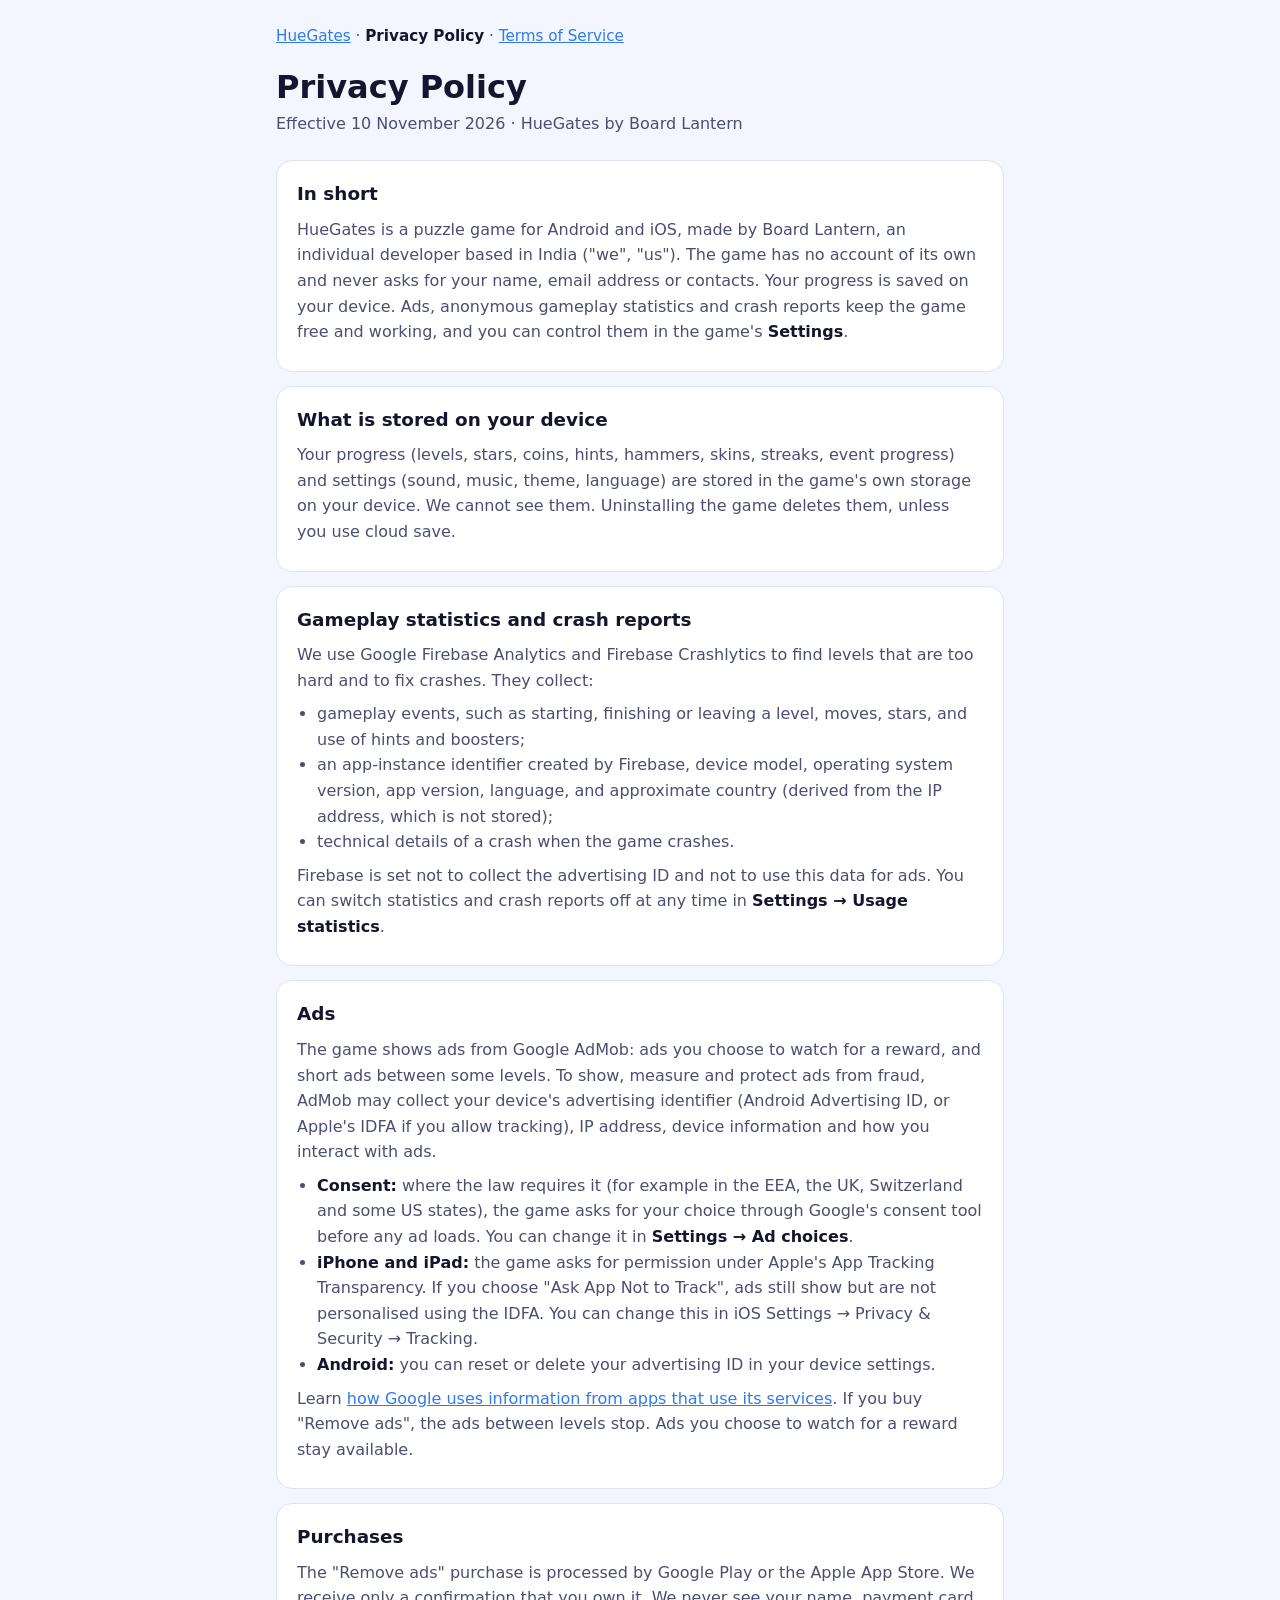
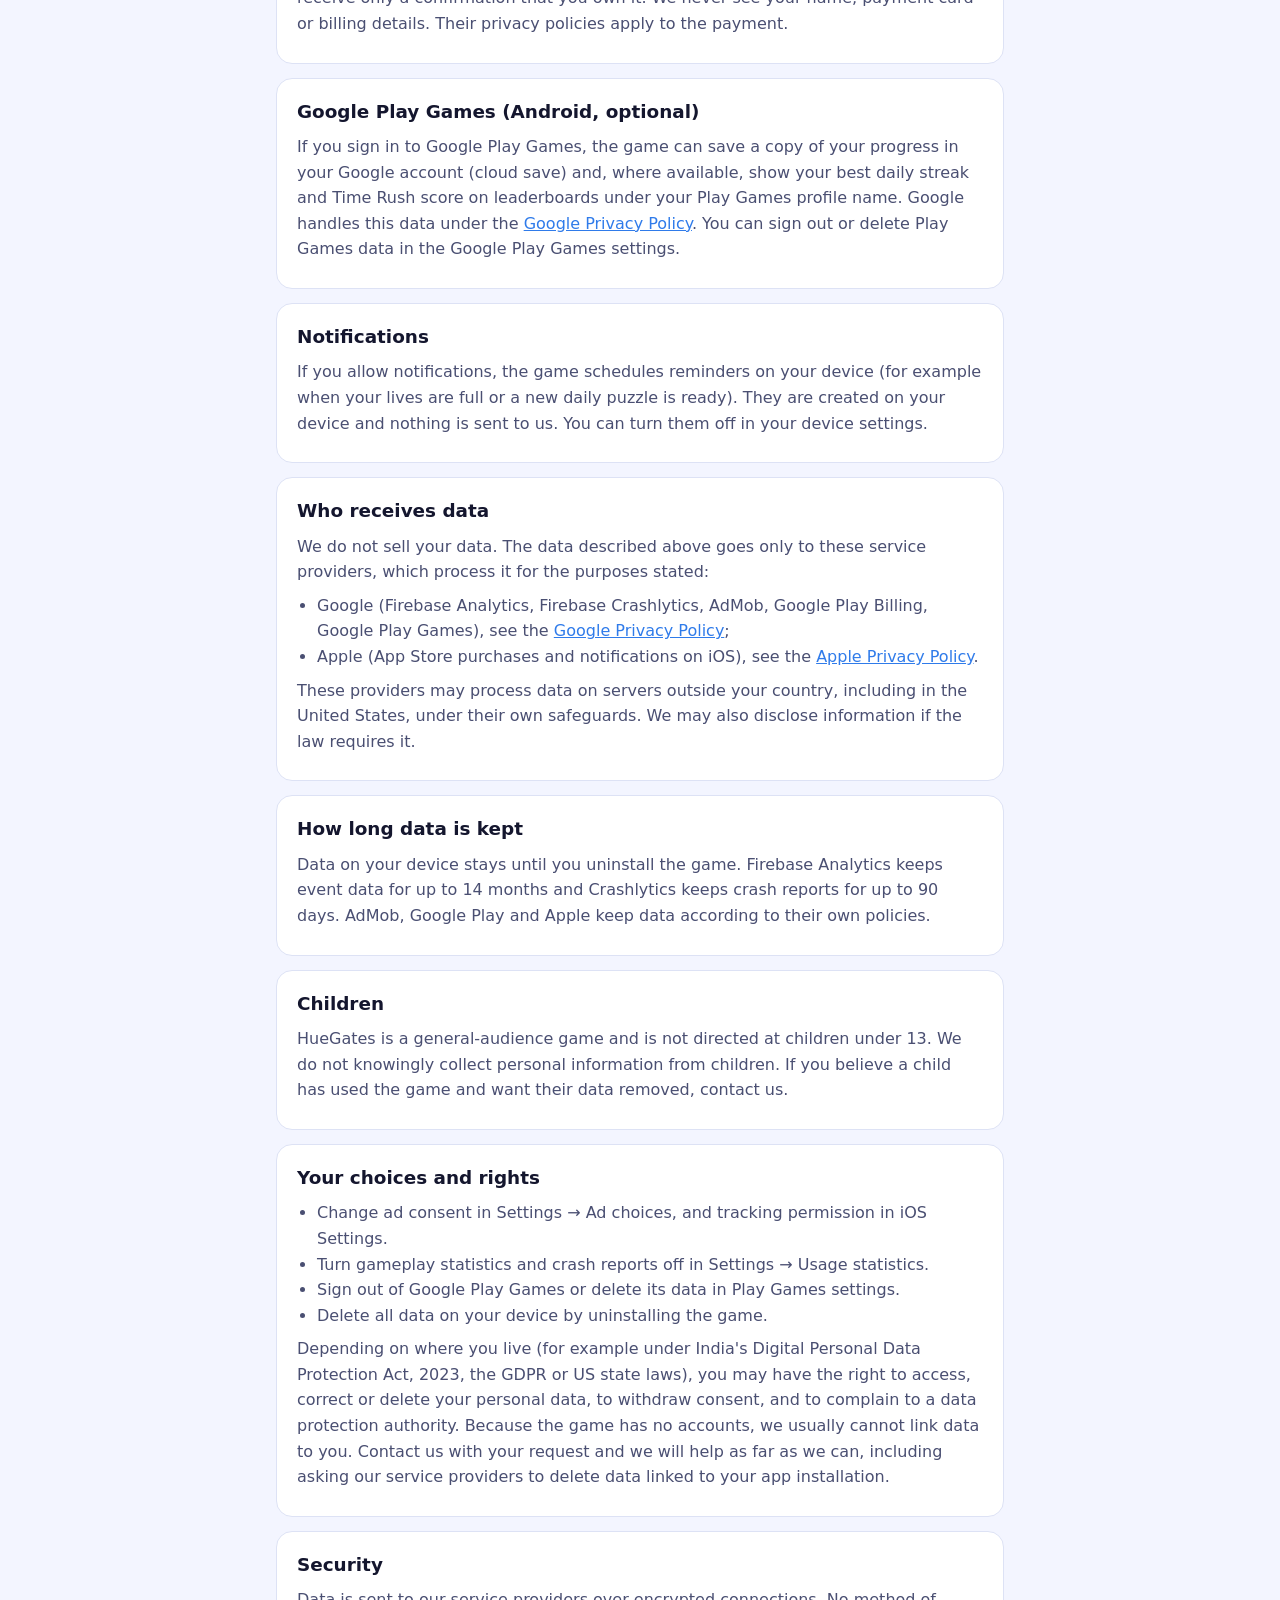
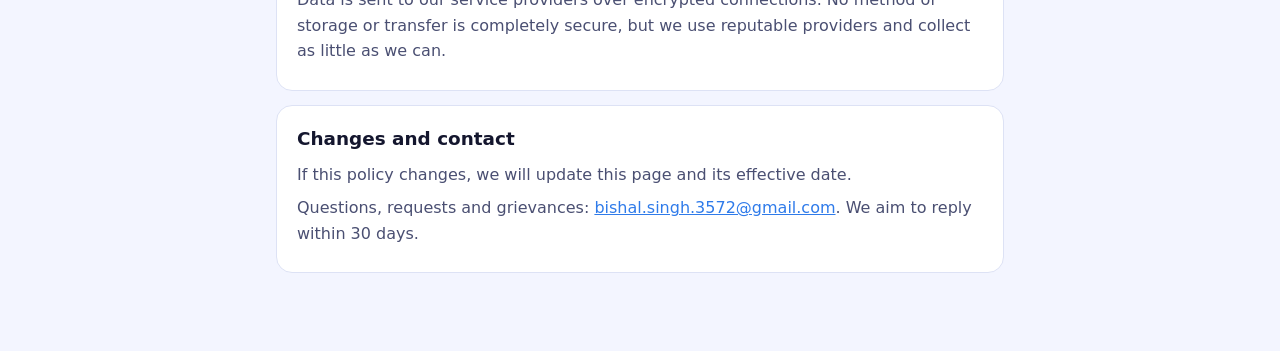
==== privacy.html @ d89844ee "HueGates website: privacy policy, terms of service, home page Co-Authored-By: Claude Opus 5.5 <norep" ====
<!doctype html>
<html lang="en">
<head>
<meta charset="utf-8">
<meta name="viewport" content="width=device-width, initial-scale=1">
<title>HueGates Privacy Policy</title>
<link rel="stylesheet" href="style.css">
</head>
<body>
<main>
  <p class="nav"><a href="./">HueGates</a> · <strong>Privacy Policy</strong> · <a href="terms.html">Terms of Service</a></p>
  <h1>Privacy Policy</h1>
  <p class="date">Effective 10 November 2026 · HueGates by Board Lantern</p>

  <section>
    <h2>In short</h2>
    <p>HueGates is a puzzle game for Android and iOS, made by Board Lantern, an individual developer based in India ("we", "us"). The game has no account of its own and never asks for your name, email address or contacts. Your progress is saved on your device. Ads, anonymous gameplay statistics and crash reports keep the game free and working, and you can control them in the game's <strong>Settings</strong>.</p>
  </section>

  <section>
    <h2>What is stored on your device</h2>
    <p>Your progress (levels, stars, coins, hints, hammers, skins, streaks, event progress) and settings (sound, music, theme, language) are stored in the game's own storage on your device. We cannot see them. Uninstalling the game deletes them, unless you use cloud save.</p>
  </section>

  <section>
    <h2>Gameplay statistics and crash reports</h2>
    <p>We use Google Firebase Analytics and Firebase Crashlytics to find levels that are too hard and to fix crashes. They collect:</p>
    <ul>
      <li>gameplay events, such as starting, finishing or leaving a level, moves, stars, and use of hints and boosters;</li>
      <li>an app-instance identifier created by Firebase, device model, operating system version, app version, language, and approximate country (derived from the IP address, which is not stored);</li>
      <li>technical details of a crash when the game crashes.</li>
    </ul>
    <p>Firebase is set not to collect the advertising ID and not to use this data for ads. You can switch statistics and crash reports off at any time in <strong>Settings → Usage statistics</strong>.</p>
  </section>

  <section>
    <h2>Ads</h2>
    <p>The game shows ads from Google AdMob: ads you choose to watch for a reward, and short ads between some levels. To show, measure and protect ads from fraud, AdMob may collect your device's advertising identifier (Android Advertising ID, or Apple's IDFA if you allow tracking), IP address, device information and how you interact with ads.</p>
    <ul>
      <li><strong>Consent:</strong> where the law requires it (for example in the EEA, the UK, Switzerland and some US states), the game asks for your choice through Google's consent tool before any ad loads. You can change it in <strong>Settings → Ad choices</strong>.</li>
      <li><strong>iPhone and iPad:</strong> the game asks for permission under Apple's App Tracking Transparency. If you choose "Ask App Not to Track", ads still show but are not personalised using the IDFA. You can change this in iOS Settings → Privacy &amp; Security → Tracking.</li>
      <li><strong>Android:</strong> you can reset or delete your advertising ID in your device settings.</li>
    </ul>
    <p>Learn <a href="https://policies.google.com/technologies/partner-sites">how Google uses information from apps that use its services</a>. If you buy "Remove ads", the ads between levels stop. Ads you choose to watch for a reward stay available.</p>
  </section>

  <section>
    <h2>Purchases</h2>
    <p>The "Remove ads" purchase is processed by Google Play or the Apple App Store. We receive only a confirmation that you own it. We never see your name, payment card or billing details. Their privacy policies apply to the payment.</p>
  </section>

  <section>
    <h2>Google Play Games (Android, optional)</h2>
    <p>If you sign in to Google Play Games, the game can save a copy of your progress in your Google account (cloud save) and, where available, show your best daily streak and Time Rush score on leaderboards under your Play Games profile name. Google handles this data under the <a href="https://policies.google.com/privacy">Google Privacy Policy</a>. You can sign out or delete Play Games data in the Google Play Games settings.</p>
  </section>

  <section>
    <h2>Notifications</h2>
    <p>If you allow notifications, the game schedules reminders on your device (for example when your lives are full or a new daily puzzle is ready). They are created on your device and nothing is sent to us. You can turn them off in your device settings.</p>
  </section>

  <section>
    <h2>Who receives data</h2>
    <p>We do not sell your data. The data described above goes only to these service providers, which process it for the purposes stated:</p>
    <ul>
      <li>Google (Firebase Analytics, Firebase Crashlytics, AdMob, Google Play Billing, Google Play Games), see the <a href="https://policies.google.com/privacy">Google Privacy Policy</a>;</li>
      <li>Apple (App Store purchases and notifications on iOS), see the <a href="https://www.apple.com/legal/privacy/">Apple Privacy Policy</a>.</li>
    </ul>
    <p>These providers may process data on servers outside your country, including in the United States, under their own safeguards. We may also disclose information if the law requires it.</p>
  </section>

  <section>
    <h2>How long data is kept</h2>
    <p>Data on your device stays until you uninstall the game. Firebase Analytics keeps event data for up to 14 months and Crashlytics keeps crash reports for up to 90 days. AdMob, Google Play and Apple keep data according to their own policies.</p>
  </section>

  <section>
    <h2>Children</h2>
    <p>HueGates is a general-audience game and is not directed at children under 13. We do not knowingly collect personal information from children. If you believe a child has used the game and want their data removed, contact us.</p>
  </section>

  <section>
    <h2>Your choices and rights</h2>
    <ul>
      <li>Change ad consent in Settings → Ad choices, and tracking permission in iOS Settings.</li>
      <li>Turn gameplay statistics and crash reports off in Settings → Usage statistics.</li>
      <li>Sign out of Google Play Games or delete its data in Play Games settings.</li>
      <li>Delete all data on your device by uninstalling the game.</li>
    </ul>
    <p>Depending on where you live (for example under India's Digital Personal Data Protection Act, 2023, the GDPR or US state laws), you may have the right to access, correct or delete your personal data, to withdraw consent, and to complain to a data protection authority. Because the game has no accounts, we usually cannot link data to you. Contact us with your request and we will help as far as we can, including asking our service providers to delete data linked to your app installation.</p>
  </section>

  <section>
    <h2>Security</h2>
    <p>Data is sent to our service providers over encrypted connections. No method of storage or transfer is completely secure, but we use reputable providers and collect as little as we can.</p>
  </section>

  <section>
    <h2>Changes and contact</h2>
    <p>If this policy changes, we will update this page and its effective date.</p>
    <p>Questions, requests and grievances: <a href="mailto:bishal.singh.3572@gmail.com">bishal.singh.3572@gmail.com</a>. We aim to reply within 30 days.</p>
  </section>
</main>
</body>
</html>
---- style.css ----
:root { --bg: #F3F5FF; --card: #FFFFFF; --text: #14162E; --muted: #4A4F72; --accent: #2F7BEA; --line: #DDE2F5; }
@media (prefers-color-scheme: dark) {
  :root { --bg: #12152B; --card: #1C2040; --text: #F1F3FF; --muted: #A9AFD6; --accent: #7FB0FF; --line: #2B3160; }
}
* { box-sizing: border-box; }
body { margin: 0; background: var(--bg); color: var(--text); font: 16px/1.6 system-ui, -apple-system, "Segoe UI", Roboto, sans-serif; }
main { max-width: 760px; margin: 0 auto; padding: 24px 16px 64px; }
.nav { font-size: .95rem; margin: 0 0 20px; }
h1 { font-size: 2rem; line-height: 1.2; margin: 0 0 4px; }
.date { color: var(--muted); margin: 0 0 24px; }
section { background: var(--card); border: 1px solid var(--line); border-radius: 16px; padding: 18px 20px; margin: 0 0 14px; }
h2 { font-size: 1.15rem; margin: 0 0 8px; }
p, li { color: var(--muted); overflow-wrap: anywhere; }
p { margin: 0 0 8px; }
ul { margin: 0 0 8px; padding-left: 20px; }
a { color: var(--accent); }
strong { color: var(--text); }
.hero { text-align: center; padding: 32px 0 16px; }
.hero img { width: 112px; height: 112px; border-radius: 26px; }
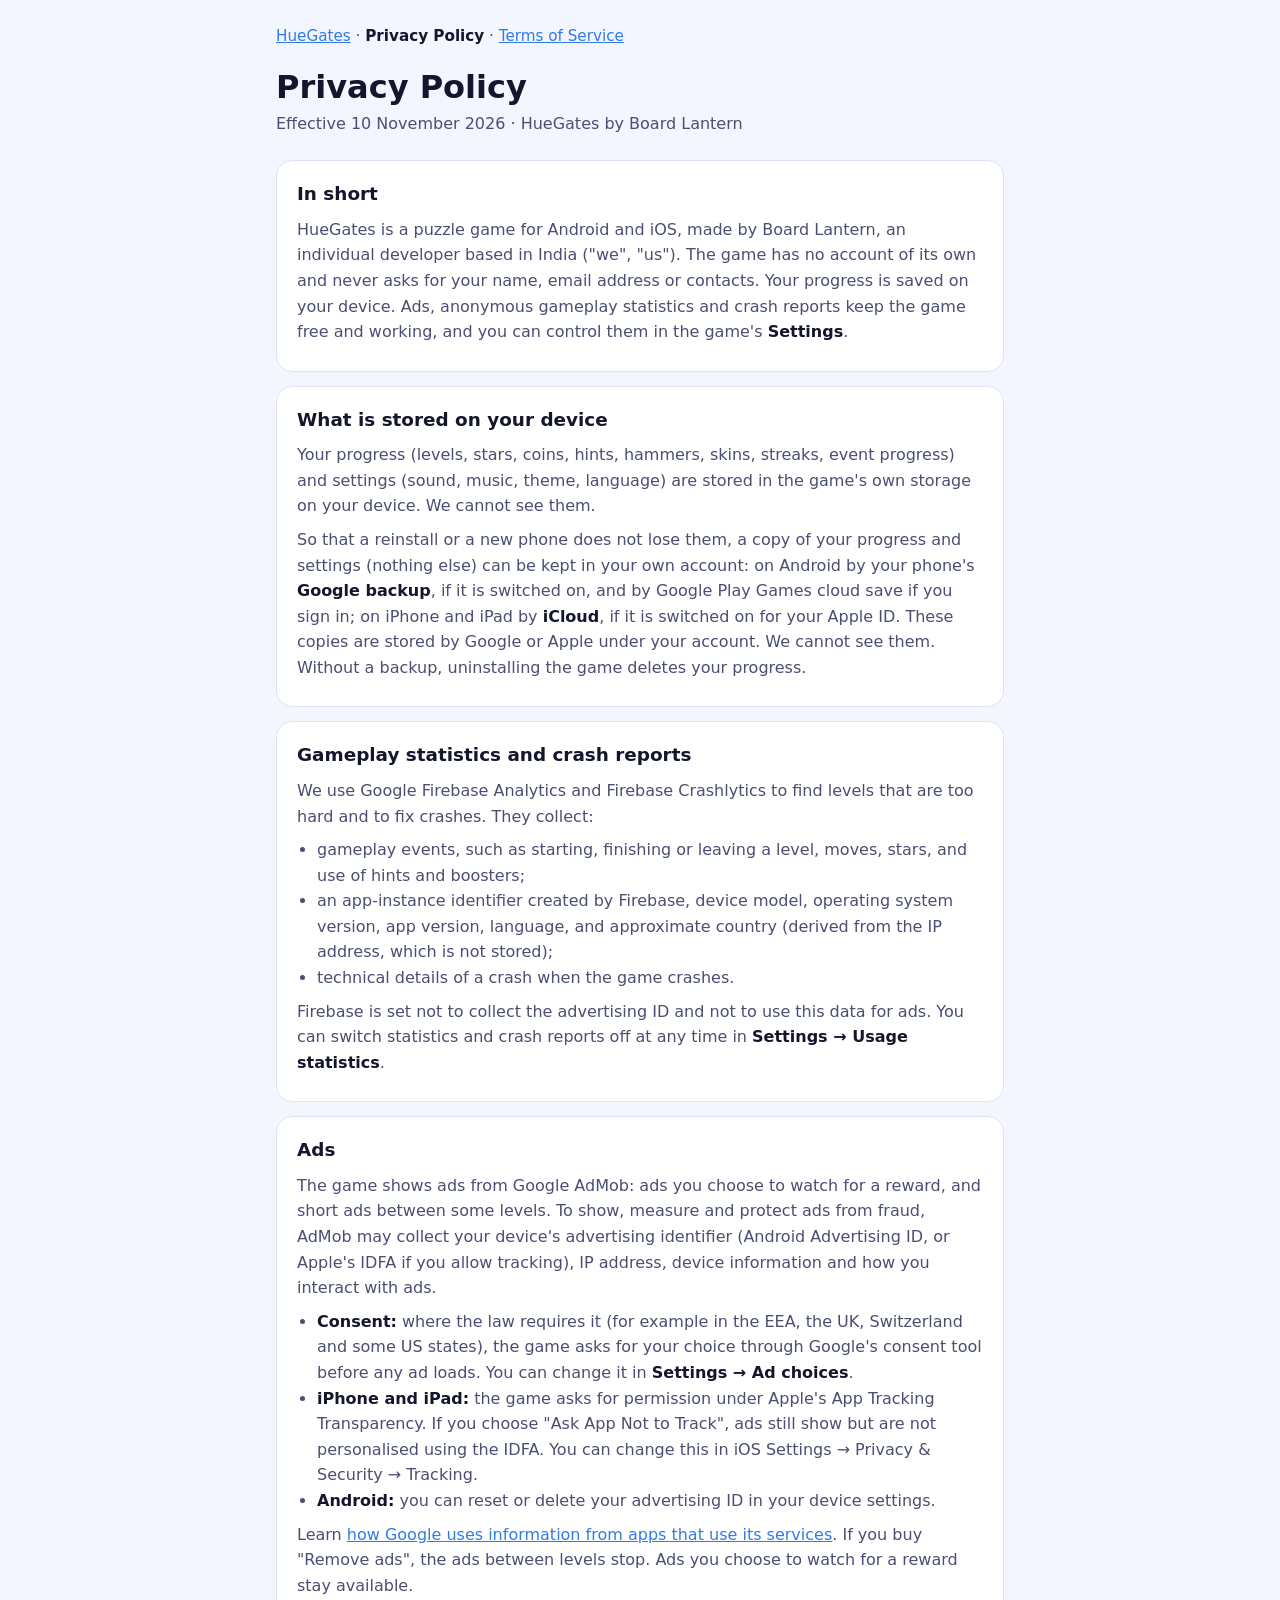
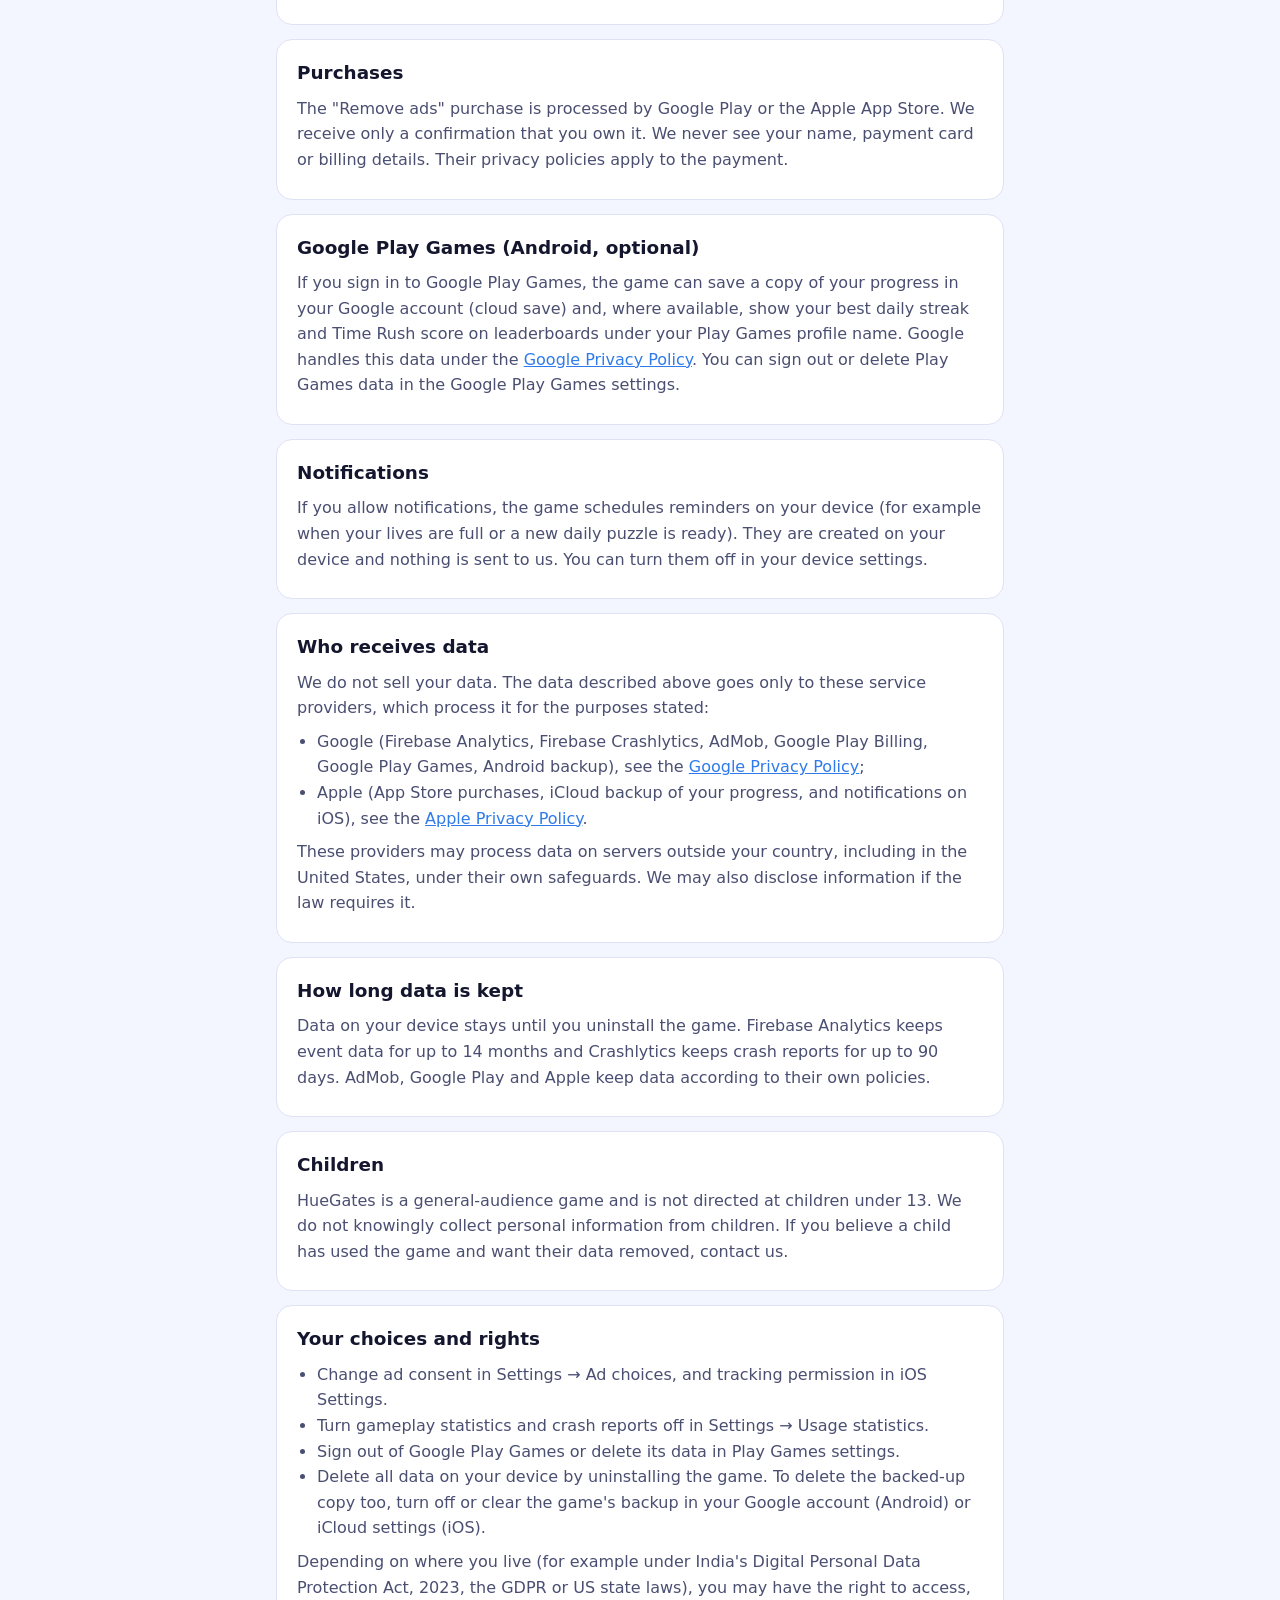
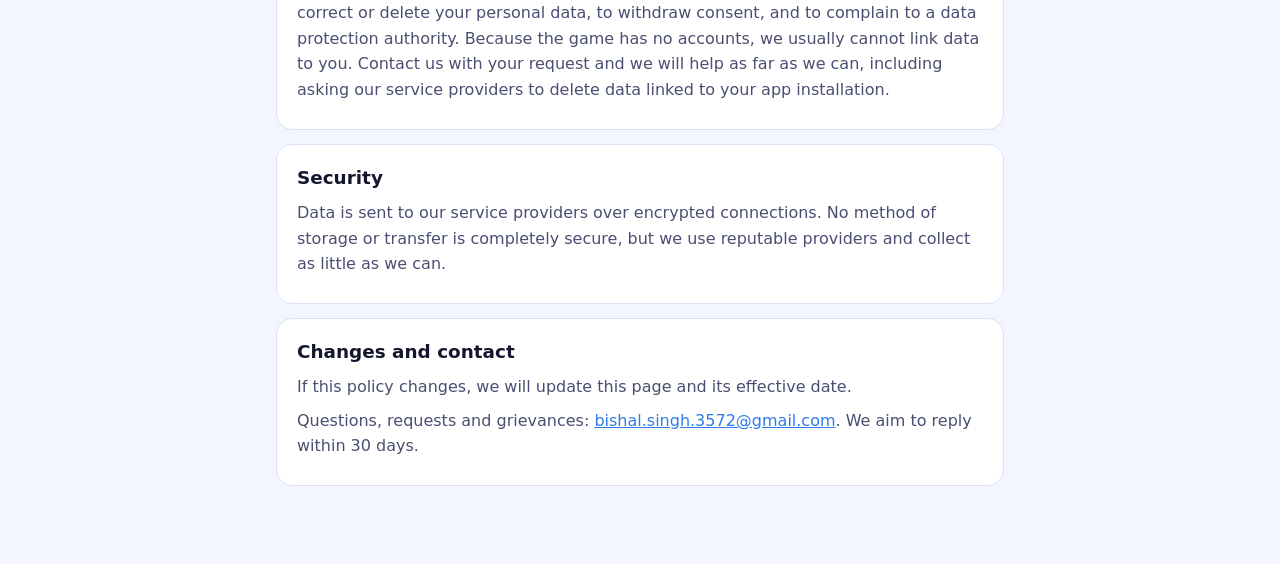
==== commit 168e8e10: "Privacy policy: Android Auto Backup and iCloud progress backup Co-Authored-By: Claude Opus 5.5 <nore" ====
--- a/privacy.html
+++ b/privacy.html
@@ -19,7 +19,8 @@
 
   <section>
     <h2>What is stored on your device</h2>
-    <p>Your progress (levels, stars, coins, hints, hammers, skins, streaks, event progress) and settings (sound, music, theme, language) are stored in the game's own storage on your device. We cannot see them. Uninstalling the game deletes them, unless you use cloud save.</p>
+    <p>Your progress (levels, stars, coins, hints, hammers, skins, streaks, event progress) and settings (sound, music, theme, language) are stored in the game's own storage on your device. We cannot see them.</p>
+    <p>So that a reinstall or a new phone does not lose them, a copy of your progress and settings (nothing else) can be kept in your own account: on Android by your phone's <strong>Google backup</strong>, if it is switched on, and by Google Play Games cloud save if you sign in; on iPhone and iPad by <strong>iCloud</strong>, if it is switched on for your Apple ID. These copies are stored by Google or Apple under your account. We cannot see them. Without a backup, uninstalling the game deletes your progress.</p>
   </section>
 
   <section>
@@ -63,8 +64,8 @@
     <h2>Who receives data</h2>
     <p>We do not sell your data. The data described above goes only to these service providers, which process it for the purposes stated:</p>
     <ul>
-      <li>Google (Firebase Analytics, Firebase Crashlytics, AdMob, Google Play Billing, Google Play Games), see the <a href="https://policies.google.com/privacy">Google Privacy Policy</a>;</li>
-      <li>Apple (App Store purchases and notifications on iOS), see the <a href="https://www.apple.com/legal/privacy/">Apple Privacy Policy</a>.</li>
+      <li>Google (Firebase Analytics, Firebase Crashlytics, AdMob, Google Play Billing, Google Play Games, Android backup), see the <a href="https://policies.google.com/privacy">Google Privacy Policy</a>;</li>
+      <li>Apple (App Store purchases, iCloud backup of your progress, and notifications on iOS), see the <a href="https://www.apple.com/legal/privacy/">Apple Privacy Policy</a>.</li>
     </ul>
     <p>These providers may process data on servers outside your country, including in the United States, under their own safeguards. We may also disclose information if the law requires it.</p>
   </section>
@@ -85,7 +86,7 @@
       <li>Change ad consent in Settings → Ad choices, and tracking permission in iOS Settings.</li>
       <li>Turn gameplay statistics and crash reports off in Settings → Usage statistics.</li>
       <li>Sign out of Google Play Games or delete its data in Play Games settings.</li>
-      <li>Delete all data on your device by uninstalling the game.</li>
+      <li>Delete all data on your device by uninstalling the game. To delete the backed-up copy too, turn off or clear the game's backup in your Google account (Android) or iCloud settings (iOS).</li>
     </ul>
     <p>Depending on where you live (for example under India's Digital Personal Data Protection Act, 2023, the GDPR or US state laws), you may have the right to access, correct or delete your personal data, to withdraw consent, and to complain to a data protection authority. Because the game has no accounts, we usually cannot link data to you. Contact us with your request and we will help as far as we can, including asking our service providers to delete data linked to your app installation.</p>
   </section>
